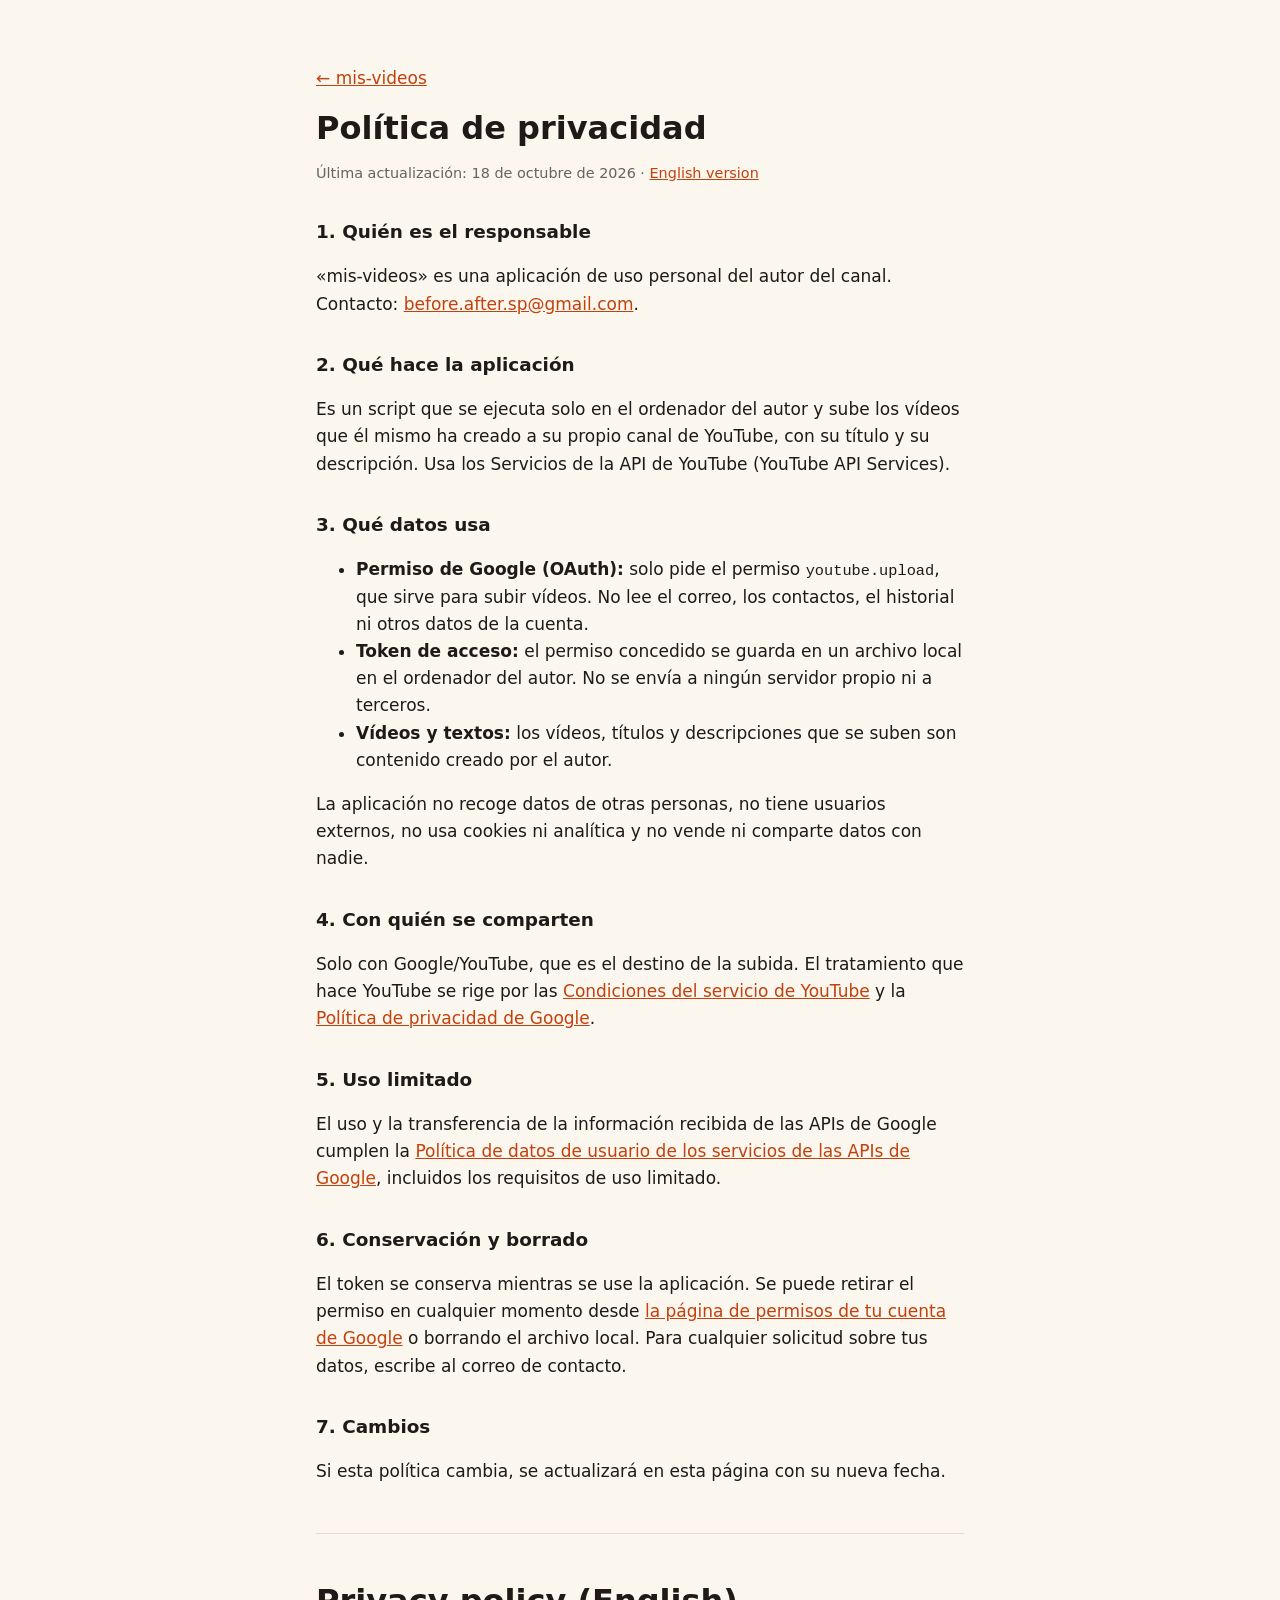
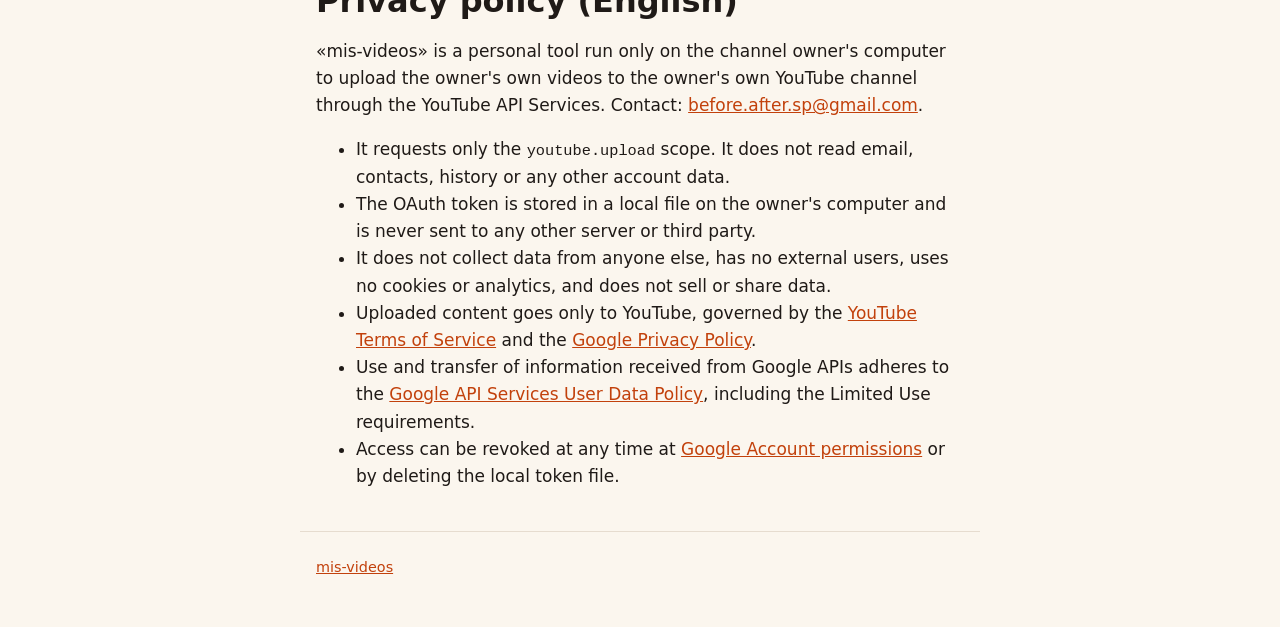
==== privacidad.html @ 6acdfbfb "Web de mis-videos: inicio y política de privacidad para la app de YouTube Co-Authored-By: Claude Opu" ====
<!doctype html>
<html lang="es">
<head>
<meta charset="utf-8">
<meta name="viewport" content="width=device-width, initial-scale=1">
<title>Política de privacidad · mis-videos</title>
<link rel="stylesheet" href="estilo.css">
</head>
<body>
<main>
	<p><a href="index.html">← mis-videos</a></p>
	<h1>Política de privacidad</h1>
	<p class="fecha">Última actualización: 18 de octubre de 2026 · <a href="#english">English version</a></p>

	<h2>1. Quién es el responsable</h2>
	<p>«mis-videos» es una aplicación de uso personal del autor del canal. Contacto: <a href="mailto:before.after.sp@gmail.com">before.after.sp@gmail.com</a>.</p>

	<h2>2. Qué hace la aplicación</h2>
	<p>Es un script que se ejecuta solo en el ordenador del autor y sube los vídeos que él mismo ha creado a su propio canal de YouTube, con su título y su descripción. Usa los Servicios de la API de YouTube (YouTube API Services).</p>

	<h2>3. Qué datos usa</h2>
	<ul>
		<li><strong>Permiso de Google (OAuth):</strong> solo pide el permiso <code>youtube.upload</code>, que sirve para subir vídeos. No lee el correo, los contactos, el historial ni otros datos de la cuenta.</li>
		<li><strong>Token de acceso:</strong> el permiso concedido se guarda en un archivo local en el ordenador del autor. No se envía a ningún servidor propio ni a terceros.</li>
		<li><strong>Vídeos y textos:</strong> los vídeos, títulos y descripciones que se suben son contenido creado por el autor.</li>
	</ul>
	<p>La aplicación no recoge datos de otras personas, no tiene usuarios externos, no usa cookies ni analítica y no vende ni comparte datos con nadie.</p>

	<h2>4. Con quién se comparten</h2>
	<p>Solo con Google/YouTube, que es el destino de la subida. El tratamiento que hace YouTube se rige por las <a href="https://www.youtube.com/t/terms">Condiciones del servicio de YouTube</a> y la <a href="https://policies.google.com/privacy">Política de privacidad de Google</a>.</p>

	<h2>5. Uso limitado</h2>
	<p>El uso y la transferencia de la información recibida de las APIs de Google cumplen la <a href="https://developers.google.com/terms/api-services-user-data-policy">Política de datos de usuario de los servicios de las APIs de Google</a>, incluidos los requisitos de uso limitado.</p>

	<h2>6. Conservación y borrado</h2>
	<p>El token se conserva mientras se use la aplicación. Se puede retirar el permiso en cualquier momento desde <a href="https://myaccount.google.com/permissions">la página de permisos de tu cuenta de Google</a> o borrando el archivo local. Para cualquier solicitud sobre tus datos, escribe al correo de contacto.</p>

	<h2>7. Cambios</h2>
	<p>Si esta política cambia, se actualizará en esta página con su nueva fecha.</p>

	<hr>

	<h1 id="english" lang="en">Privacy policy (English)</h1>
	<div lang="en">
	<p>«mis-videos» is a personal tool run only on the channel owner's computer to upload the owner's own videos to the owner's own YouTube channel through the YouTube API Services. Contact: <a href="mailto:before.after.sp@gmail.com">before.after.sp@gmail.com</a>.</p>
	<ul>
		<li>It requests only the <code>youtube.upload</code> scope. It does not read email, contacts, history or any other account data.</li>
		<li>The OAuth token is stored in a local file on the owner's computer and is never sent to any other server or third party.</li>
		<li>It does not collect data from anyone else, has no external users, uses no cookies or analytics, and does not sell or share data.</li>
		<li>Uploaded content goes only to YouTube, governed by the <a href="https://www.youtube.com/t/terms">YouTube Terms of Service</a> and the <a href="https://policies.google.com/privacy">Google Privacy Policy</a>.</li>
		<li>Use and transfer of information received from Google APIs adheres to the <a href="https://developers.google.com/terms/api-services-user-data-policy">Google API Services User Data Policy</a>, including the Limited Use requirements.</li>
		<li>Access can be revoked at any time at <a href="https://myaccount.google.com/permissions">Google Account permissions</a> or by deleting the local token file.</li>
	</ul>
	</div>
</main>
<footer><a href="index.html">mis-videos</a></footer>
</body>
</html>
---- estilo.css ----
:root {
	--fondo: #fbf6ee;
	--texto: #1f1a17;
	--suave: #6b625b;
	--acento: #c2410c;
	--linea: #e6dccf;
}
@media (prefers-color-scheme: dark) {
	:root {
		--fondo: #1a1714;
		--texto: #f1ebe3;
		--suave: #a89f96;
		--acento: #fb923c;
		--linea: #38312b;
	}
}
* { box-sizing: border-box; }
body {
	margin: 0;
	background: var(--fondo);
	color: var(--texto);
	font: 17px/1.6 system-ui, -apple-system, "Segoe UI", sans-serif;
}
main { max-width: 680px; margin: 0 auto; padding: 48px 16px 24px; }
h1 { font-size: 2rem; line-height: 1.2; margin: 0 0 12px; }
h2 { font-size: 1.15rem; margin: 32px 0 8px; }
a { color: var(--acento); }
code { font-size: .9em; }
hr { border: 0; border-top: 1px solid var(--linea); margin: 48px 0; }
.entradilla { font-size: 1.15rem; color: var(--suave); }
.fecha { color: var(--suave); font-size: .9rem; }
footer { max-width: 680px; margin: 0 auto; padding: 24px 16px 48px; border-top: 1px solid var(--linea); font-size: .9rem; }
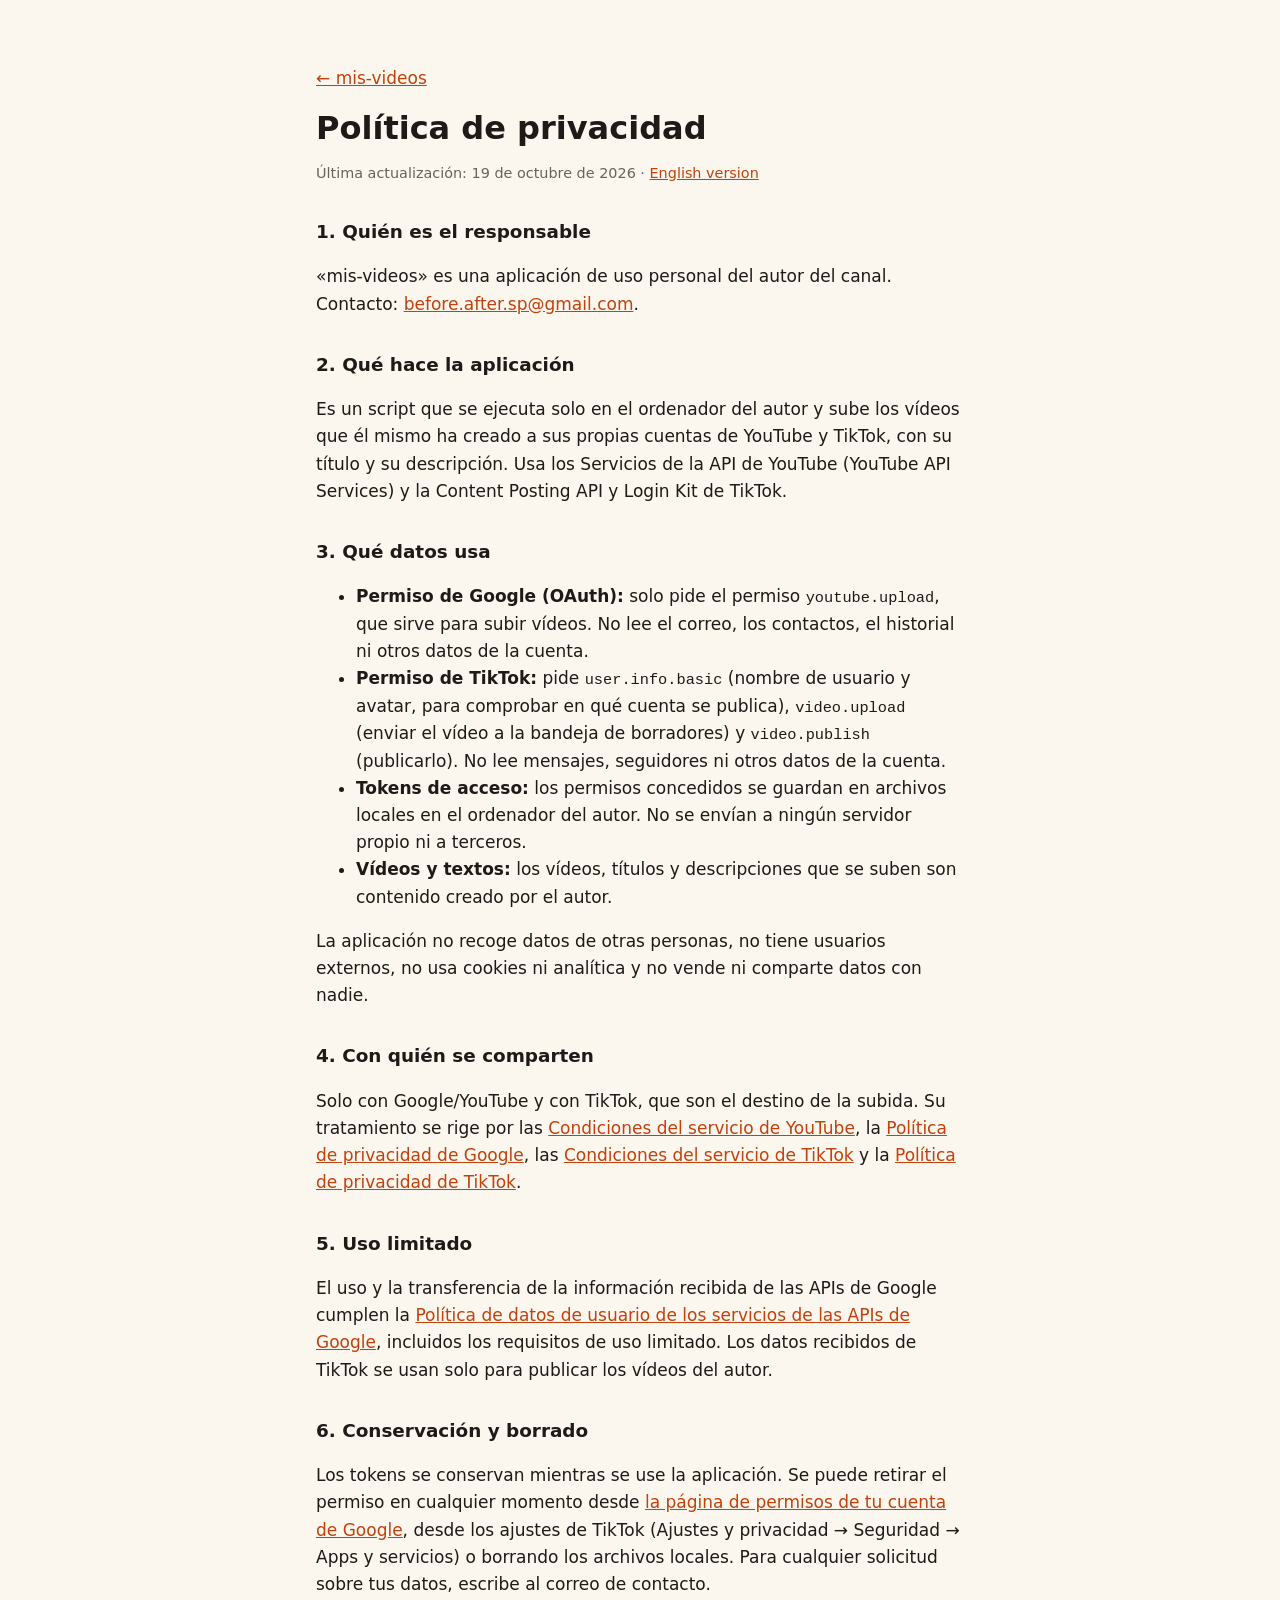
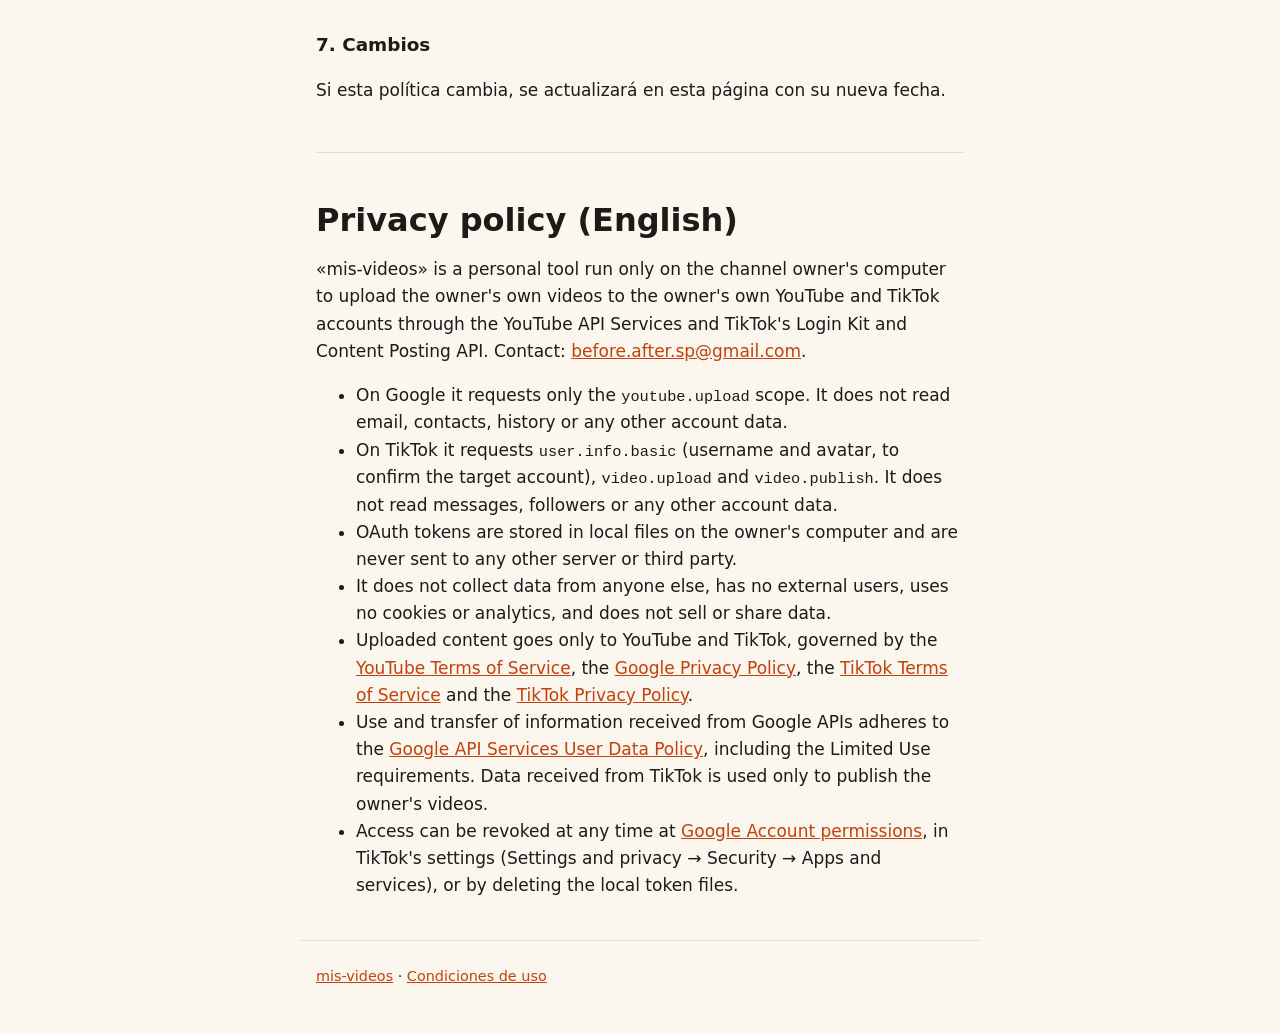
==== commit 1c2e22d6: "TikTok en la política de privacidad y nueva página de condiciones de uso Co-Authored-By: Claude Opus" ====
--- a/privacidad.html
+++ b/privacidad.html
@@ -10,30 +10,31 @@
 <main>
 	<p><a href="index.html">← mis-videos</a></p>
 	<h1>Política de privacidad</h1>
-	<p class="fecha">Última actualización: 18 de octubre de 2026 · <a href="#english">English version</a></p>
+	<p class="fecha">Última actualización: 19 de octubre de 2026 · <a href="#english">English version</a></p>
 
 	<h2>1. Quién es el responsable</h2>
 	<p>«mis-videos» es una aplicación de uso personal del autor del canal. Contacto: <a href="mailto:before.after.sp@gmail.com">before.after.sp@gmail.com</a>.</p>
 
 	<h2>2. Qué hace la aplicación</h2>
-	<p>Es un script que se ejecuta solo en el ordenador del autor y sube los vídeos que él mismo ha creado a su propio canal de YouTube, con su título y su descripción. Usa los Servicios de la API de YouTube (YouTube API Services).</p>
+	<p>Es un script que se ejecuta solo en el ordenador del autor y sube los vídeos que él mismo ha creado a sus propias cuentas de YouTube y TikTok, con su título y su descripción. Usa los Servicios de la API de YouTube (YouTube API Services) y la Content Posting API y Login Kit de TikTok.</p>
 
 	<h2>3. Qué datos usa</h2>
 	<ul>
 		<li><strong>Permiso de Google (OAuth):</strong> solo pide el permiso <code>youtube.upload</code>, que sirve para subir vídeos. No lee el correo, los contactos, el historial ni otros datos de la cuenta.</li>
-		<li><strong>Token de acceso:</strong> el permiso concedido se guarda en un archivo local en el ordenador del autor. No se envía a ningún servidor propio ni a terceros.</li>
+		<li><strong>Permiso de TikTok:</strong> pide <code>user.info.basic</code> (nombre de usuario y avatar, para comprobar en qué cuenta se publica), <code>video.upload</code> (enviar el vídeo a la bandeja de borradores) y <code>video.publish</code> (publicarlo). No lee mensajes, seguidores ni otros datos de la cuenta.</li>
+		<li><strong>Tokens de acceso:</strong> los permisos concedidos se guardan en archivos locales en el ordenador del autor. No se envían a ningún servidor propio ni a terceros.</li>
 		<li><strong>Vídeos y textos:</strong> los vídeos, títulos y descripciones que se suben son contenido creado por el autor.</li>
 	</ul>
 	<p>La aplicación no recoge datos de otras personas, no tiene usuarios externos, no usa cookies ni analítica y no vende ni comparte datos con nadie.</p>
 
 	<h2>4. Con quién se comparten</h2>
-	<p>Solo con Google/YouTube, que es el destino de la subida. El tratamiento que hace YouTube se rige por las <a href="https://www.youtube.com/t/terms">Condiciones del servicio de YouTube</a> y la <a href="https://policies.google.com/privacy">Política de privacidad de Google</a>.</p>
+	<p>Solo con Google/YouTube y con TikTok, que son el destino de la subida. Su tratamiento se rige por las <a href="https://www.youtube.com/t/terms">Condiciones del servicio de YouTube</a>, la <a href="https://policies.google.com/privacy">Política de privacidad de Google</a>, las <a href="https://www.tiktok.com/legal/terms-of-service">Condiciones del servicio de TikTok</a> y la <a href="https://www.tiktok.com/legal/privacy-policy">Política de privacidad de TikTok</a>.</p>
 
 	<h2>5. Uso limitado</h2>
-	<p>El uso y la transferencia de la información recibida de las APIs de Google cumplen la <a href="https://developers.google.com/terms/api-services-user-data-policy">Política de datos de usuario de los servicios de las APIs de Google</a>, incluidos los requisitos de uso limitado.</p>
+	<p>El uso y la transferencia de la información recibida de las APIs de Google cumplen la <a href="https://developers.google.com/terms/api-services-user-data-policy">Política de datos de usuario de los servicios de las APIs de Google</a>, incluidos los requisitos de uso limitado. Los datos recibidos de TikTok se usan solo para publicar los vídeos del autor.</p>
 
 	<h2>6. Conservación y borrado</h2>
-	<p>El token se conserva mientras se use la aplicación. Se puede retirar el permiso en cualquier momento desde <a href="https://myaccount.google.com/permissions">la página de permisos de tu cuenta de Google</a> o borrando el archivo local. Para cualquier solicitud sobre tus datos, escribe al correo de contacto.</p>
+	<p>Los tokens se conservan mientras se use la aplicación. Se puede retirar el permiso en cualquier momento desde <a href="https://myaccount.google.com/permissions">la página de permisos de tu cuenta de Google</a>, desde los ajustes de TikTok (Ajustes y privacidad → Seguridad → Apps y servicios) o borrando los archivos locales. Para cualquier solicitud sobre tus datos, escribe al correo de contacto.</p>
 
 	<h2>7. Cambios</h2>
 	<p>Si esta política cambia, se actualizará en esta página con su nueva fecha.</p>
@@ -42,17 +43,18 @@
 
 	<h1 id="english" lang="en">Privacy policy (English)</h1>
 	<div lang="en">
-	<p>«mis-videos» is a personal tool run only on the channel owner's computer to upload the owner's own videos to the owner's own YouTube channel through the YouTube API Services. Contact: <a href="mailto:before.after.sp@gmail.com">before.after.sp@gmail.com</a>.</p>
+	<p>«mis-videos» is a personal tool run only on the channel owner's computer to upload the owner's own videos to the owner's own YouTube and TikTok accounts through the YouTube API Services and TikTok's Login Kit and Content Posting API. Contact: <a href="mailto:before.after.sp@gmail.com">before.after.sp@gmail.com</a>.</p>
 	<ul>
-		<li>It requests only the <code>youtube.upload</code> scope. It does not read email, contacts, history or any other account data.</li>
-		<li>The OAuth token is stored in a local file on the owner's computer and is never sent to any other server or third party.</li>
+		<li>On Google it requests only the <code>youtube.upload</code> scope. It does not read email, contacts, history or any other account data.</li>
+		<li>On TikTok it requests <code>user.info.basic</code> (username and avatar, to confirm the target account), <code>video.upload</code> and <code>video.publish</code>. It does not read messages, followers or any other account data.</li>
+		<li>OAuth tokens are stored in local files on the owner's computer and are never sent to any other server or third party.</li>
 		<li>It does not collect data from anyone else, has no external users, uses no cookies or analytics, and does not sell or share data.</li>
-		<li>Uploaded content goes only to YouTube, governed by the <a href="https://www.youtube.com/t/terms">YouTube Terms of Service</a> and the <a href="https://policies.google.com/privacy">Google Privacy Policy</a>.</li>
-		<li>Use and transfer of information received from Google APIs adheres to the <a href="https://developers.google.com/terms/api-services-user-data-policy">Google API Services User Data Policy</a>, including the Limited Use requirements.</li>
-		<li>Access can be revoked at any time at <a href="https://myaccount.google.com/permissions">Google Account permissions</a> or by deleting the local token file.</li>
+		<li>Uploaded content goes only to YouTube and TikTok, governed by the <a href="https://www.youtube.com/t/terms">YouTube Terms of Service</a>, the <a href="https://policies.google.com/privacy">Google Privacy Policy</a>, the <a href="https://www.tiktok.com/legal/terms-of-service">TikTok Terms of Service</a> and the <a href="https://www.tiktok.com/legal/privacy-policy">TikTok Privacy Policy</a>.</li>
+		<li>Use and transfer of information received from Google APIs adheres to the <a href="https://developers.google.com/terms/api-services-user-data-policy">Google API Services User Data Policy</a>, including the Limited Use requirements. Data received from TikTok is used only to publish the owner's videos.</li>
+		<li>Access can be revoked at any time at <a href="https://myaccount.google.com/permissions">Google Account permissions</a>, in TikTok's settings (Settings and privacy → Security → Apps and services), or by deleting the local token files.</li>
 	</ul>
 	</div>
 </main>
-<footer><a href="index.html">mis-videos</a></footer>
+<footer><a href="index.html">mis-videos</a> · <a href="terminos.html">Condiciones de uso</a></footer>
 </body>
 </html>
